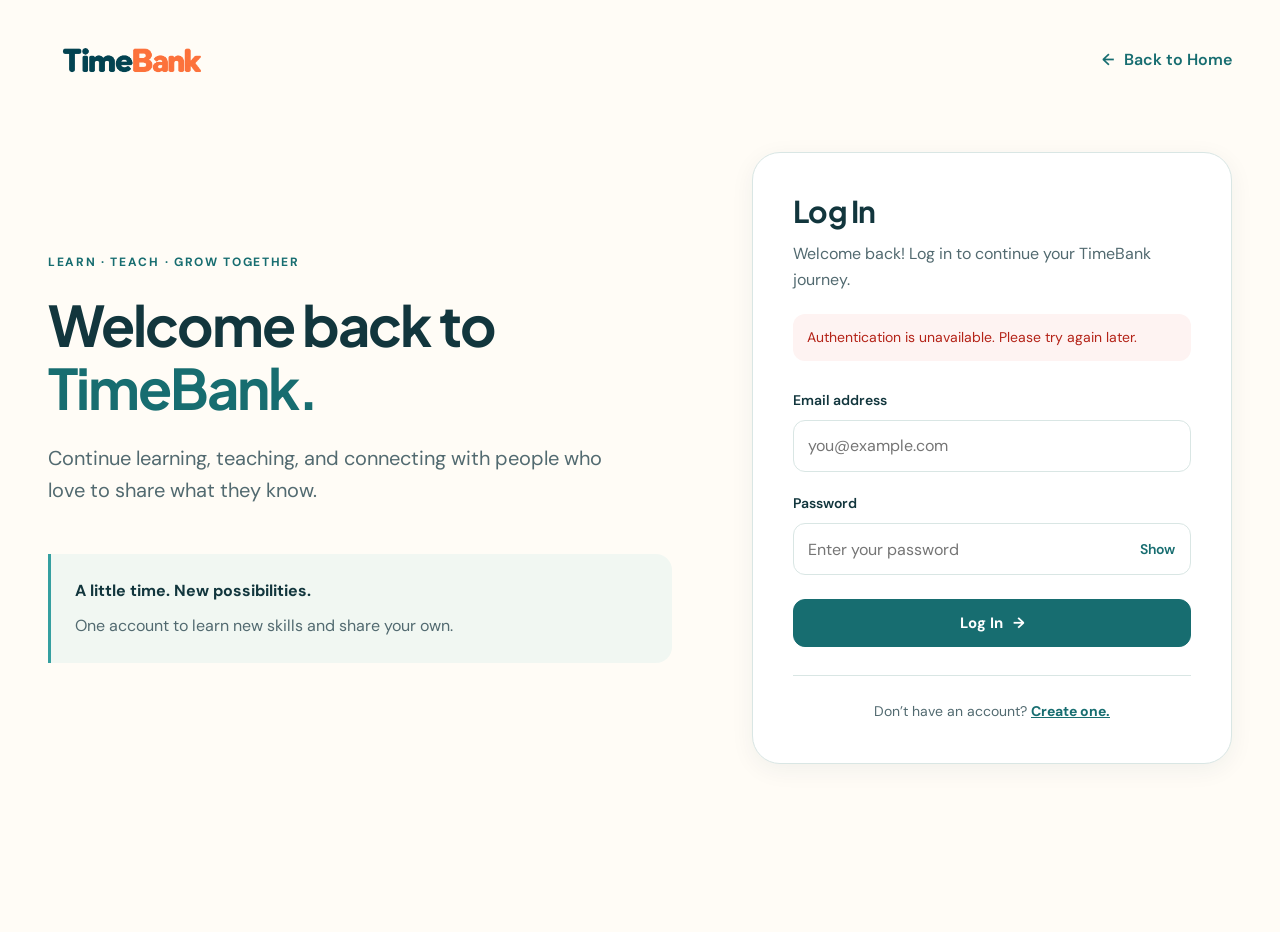
==== Pages/Auth/Login/index.html @ 1b88b905 "creating db, creating login page, creatin user dashboard placeholder." ====
<!doctype html>
<html lang="en">
<head>
    <meta charset="utf-8">
    <meta name="viewport" content="width=device-width, initial-scale=1">
    <title>Log In — TimeBank</title>
    <link rel="icon" href="../../../Assets/Logo/timebank-icon.png">
    <link rel="preconnect" href="https://fonts.googleapis.com">
    <link rel="preconnect" href="https://fonts.gstatic.com" crossorigin>
    <link href="https://fonts.googleapis.com/css2?family=DM+Sans:wght@400;500;600;700&family=Plus+Jakarta+Sans:wght@400;500;600;700;800&display=swap" rel="stylesheet">
    <link rel="stylesheet" href="../../../css/global.css">
    <link rel="stylesheet" href="../auth.css">
    <script src="../../../js/include.js" defer></script>
    <script src="../../../js/auth.js" defer></script>
    <script src="../auth.js" defer></script>
</head>
<body class="auth-page">
    <header class="auth-header">
        <a href="../../../index.html" data-site-href="index.html#hero" aria-label="TimeBank Home"><img class="auth-logo" src="../../../Assets/Logo/timebank-wordmark-color.png" width="2172" height="724" alt="TimeBank"></a>
        <a class="auth-back" href="../../../index.html" data-site-href="index.html#hero"><span aria-hidden="true">←</span> Back to Home</a>
    </header>
    <main class="site-container auth-layout">
        <section class="auth-intro" aria-labelledby="auth-title">
            <span class="site-eyebrow">Learn · Teach · Grow together</span>
            <h1 id="auth-title">Welcome back to <span class="auth-accent">TimeBank.</span></h1>
            <p class="site-lead">Continue learning, teaching, and connecting with people who love to share what they know.</p>
            <div class="auth-value"><strong>A little time. New possibilities.</strong><p>One account to learn new skills and share your own.</p></div>
        </section>
        <section class="auth-card" aria-labelledby="form-title">
            <h2 id="form-title">Log In</h2>
            <p class="auth-description">Welcome back! Log in to continue your TimeBank journey.</p>
            <div class="auth-message" role="status" aria-live="polite" hidden></div>
            <form class="auth-form" data-auth-form="login" novalidate>
                <div class="auth-field">
                    <label for="email">Email address</label>
                    <input id="email" name="email" type="email" autocomplete="username" placeholder="you@example.com" maxlength="190" required aria-describedby="email-error">
                    <p class="auth-error" id="email-error" hidden></p>
                </div>
                <div class="auth-field">
                    <label for="password">Password</label>
                    <div class="auth-password"><input id="password" name="password" type="password" autocomplete="current-password" placeholder="Enter your password" required aria-describedby="password-error"><button type="button" data-password-toggle="password" aria-label="Show password" aria-pressed="false">Show</button></div>
                    <p class="auth-error" id="password-error" hidden></p>
                </div>
                <button class="site-button auth-submit" type="submit">Log In <span aria-hidden="true">→</span></button>
            </form>
            <p class="auth-switch">Don’t have an account? <a href="../Register/" data-site-href="Pages/Auth/Register/">Create one.</a></p>
            <noscript><p class="auth-help">Enable JavaScript to use this login form.</p></noscript>
        </section>
    </main>
</body>
</html>
---- css/global.css ----
﻿:root {
    --foreground: #1f2937;
    --placeholder: #f3f4f6;
    --border: #d1d5db;
    --background: #ffffff;
    --brand-aqua: #8ad6d1;
    --brand-teal: #359fa0;
    --brand-cream: #fff0c5;
    --brand-coral: #ff8c52;
    --color-text: #12363d;
    --color-text-muted: #526a70;
    --color-primary-action: #176d70;
    --color-primary-action-hover: #12595c;
    --color-background: #ffffff;
    --color-surface-soft: #f5faf9;
    --color-border: #d9e6e4;
    --color-focus: #176d70;
    --font-heading: 'Plus Jakarta Sans', Arial, Helvetica, sans-serif;
    --font-body: 'DM Sans', Arial, Helvetica, sans-serif;
    --space-1: 4px;
    --space-2: 8px;
    --space-3: 12px;
    --space-4: 16px;
    --space-6: 24px;
    --space-8: 32px;
    --space-12: 48px;
    --space-16: 64px;
    --space-24: 96px;
    --radius-control: 12px;
    --radius-card: 18px;
    --radius-panel: 28px;
    --radius-pill: 999px;
    --shadow-card: 0 6px 24px rgb(18 54 61 / 6%);
    --shadow-navbar: 0 10px 30px rgb(18 54 61 / 10%);
    --layout-max-width: 1200px;
    --page-gutter: 48px;
    --navbar-gap: 20px;
    --navbar-height: 72px;
    --anchor-offset: 112px;
    --motion-fast: 180ms;
    --motion-normal: 240ms;
    --motion-ease: cubic-bezier(0.2, 0.8, 0.2, 1);
}
* { box-sizing: border-box; }
html { scroll-behavior: smooth; scroll-padding-top: var(--anchor-offset); }
body { margin: 0; min-height: 100vh; background: var(--color-background); color: var(--color-text); font: 16px/1.65 var(--font-body); }
button, input { font: inherit; }
button, a { -webkit-tap-highlight-color: transparent; }
img, svg { display: block; max-width: 100%; }
h1, h2, h3, p { margin: 0; }
h1, h2, h3 { font-family: var(--font-heading); }
h1 { font-size: clamp(2.25rem, 4.5vw, 4rem); line-height: 1.12; letter-spacing: -0.035em; }
h2 { font-size: clamp(1.875rem, 3.3vw, 2.75rem); line-height: 1.2; letter-spacing: -0.025em; }
h3 { line-height: 1.3; }
:focus-visible { outline: 3px solid var(--color-focus); outline-offset: 4px; }
::selection { background: var(--brand-aqua); color: var(--color-text); }
.site-container { width: min(var(--layout-max-width), calc(100% - var(--page-gutter) * 2)); margin-inline: auto; }
.site-section { padding-block: var(--space-24); }
.site-eyebrow { display: block; margin-bottom: 20px; color: var(--color-primary-action); font-size: 12px; font-weight: 700; letter-spacing: 0.14em; text-transform: uppercase; }
.site-lead { color: var(--color-text-muted); font-size: clamp(1.125rem, 1.6vw, 1.25rem); line-height: 1.6; }
.site-button { min-height: 48px; display: inline-flex; align-items: center; justify-content: center; gap: 10px; padding: 12px 24px; border: 1px solid var(--color-primary-action); border-radius: var(--radius-control); background: var(--color-primary-action); color: white; font-size: 15px; font-weight: 700; line-height: 1.4; text-decoration: none; cursor: pointer; transition: background var(--motion-fast), box-shadow var(--motion-fast), transform var(--motion-fast); }
.site-button:hover { background: var(--color-primary-action-hover); transform: translateY(-2px); box-shadow: var(--shadow-card); }
.site-button--secondary { background: transparent; color: var(--color-primary-action); }
.site-button--secondary:hover { background: var(--color-surface-soft); }
.site-button svg { width: 18px; height: 18px; }
.site-skip-link { position: fixed; top: 8px; left: 16px; z-index: 1100; padding: 12px 20px; border-radius: 12px; background: white; color: var(--color-primary-action); transform: translateY(-150%); }
.site-skip-link:focus { transform: translateY(0); }
.error-placeholder { padding: 20px; color: #b42318; text-align: center; }
/* Reserve the sticky bar's actual height instead of covering the Hero. */
#navbar-mount { position: sticky; top: var(--navbar-gap); z-index: 1000; min-height: var(--navbar-height); margin-top: var(--navbar-gap); }
@keyframes site-enter { from { opacity: 0; transform: translateY(14px); } to { opacity: 1; transform: translateY(0); } }
@media (max-width: 1023px) { :root { --page-gutter: 32px; --navbar-height: 64px; } .site-section { padding-block: 72px; } }
@media (max-width: 639px) { :root { --page-gutter: 20px; --navbar-gap: 12px; --navbar-height: 60px; --anchor-offset: 96px; } .site-section { padding-block: 56px; } }
@media (prefers-reduced-motion: reduce) {
    html { scroll-behavior: auto; }
    *, *::before, *::after { animation: none !important; transition: none !important; }
}
---- Pages/Auth/auth.css ----
.auth-page { background: #fffcf6; }
.auth-header { width: min(1280px, calc(100% - var(--page-gutter) * 2)); margin: 32px auto 0; display: flex; justify-content: space-between; align-items: center; gap: 20px; }
.auth-logo { width: 168px; height: auto; }
.auth-back { display: inline-flex; align-items: center; gap: 10px; min-height: 44px; color: var(--color-primary-action); font-weight: 600; text-decoration: none; }
.auth-back:hover { text-decoration: underline; }
.auth-layout { display: grid; grid-template-columns: minmax(0, 1fr) minmax(0, 480px); align-items: center; gap: 80px; padding-block: 64px 80px; }
.auth-intro h1 { max-width: 12ch; font-size: clamp(36px, 4.4vw, 56px); }
.auth-accent { color: var(--color-primary-action); }
.auth-intro > p { max-width: 40ch; margin-top: 24px; }
.auth-value { margin-top: 48px; padding: 24px; border-left: 3px solid var(--brand-teal); background: rgb(138 214 209 / 12%); border-radius: 0 16px 16px 0; }
.auth-value p { margin-top: 8px; color: var(--color-text-muted); }
.auth-card { padding: 40px; border: 1px solid var(--color-border); border-radius: var(--radius-panel); background: white; box-shadow: var(--shadow-card); }
.auth-card h2 { font-size: 30px; }
.auth-description { margin-top: 12px; color: var(--color-text-muted); }
.auth-form { margin-top: 28px; }
.auth-field { margin-top: 20px; }
.auth-field:first-child { margin-top: 0; }
.auth-field label { display: block; margin-bottom: 8px; font-size: 14px; font-weight: 600; }
.auth-field input { display: block; width: 100%; min-width: 0; height: 52px; padding: 12px 14px; border: 1px solid var(--color-border); border-radius: 12px; color: var(--color-text); background: white; }
.auth-field input:hover { border-color: var(--brand-teal); }
.auth-field input[aria-invalid="true"] { border-color: #b42318; }
.auth-password { position: relative; }
.auth-password input { padding-right: 72px; }
.auth-password button { position: absolute; right: 4px; top: 4px; height: 44px; min-width: 60px; border: 0; border-radius: 8px; background: transparent; color: var(--color-primary-action); font-size: 14px; font-weight: 600; cursor: pointer; }
.auth-password button:hover { background: var(--color-surface-soft); }
.auth-help, .auth-error { margin-top: 6px; font-size: 14px; }
.auth-help { color: var(--color-text-muted); }
.auth-error { color: #b42318; }
.auth-message { margin-top: 20px; padding: 12px 14px; border-radius: 12px; background: #fef3f2; color: #b42318; font-size: 14px; }
.auth-message.is-success { background: var(--color-surface-soft); color: var(--color-primary-action); }
.auth-submit { width: 100%; margin-top: 24px; }
.auth-submit:disabled { cursor: wait; opacity: .7; transform: none; }
.auth-switch { margin-top: 28px; padding-top: 24px; border-top: 1px solid var(--color-border); color: var(--color-text-muted); text-align: center; font-size: 14px; }
.auth-switch a { color: var(--color-primary-action); font-weight: 700; }
.auth-page [hidden] { display: none !important; }
@media (max-width: 1023px) { .auth-layout { gap: 40px; grid-template-columns: minmax(0, 1fr) minmax(0, 1.2fr); padding-block: 48px 64px; } .auth-card { padding: 28px; } .auth-intro h1 { font-size: 38px; } }
@media (max-width: 767px) { .auth-header { margin-top: 16px; } .auth-logo { width: 132px; } .auth-back { font-size: 14px; gap: 6px; } .auth-layout { display: flex; flex-direction: column; align-items: stretch; gap: 28px; padding-block: 32px 48px; } .auth-intro h1 { max-width: none; font-size: 32px; } .auth-intro .site-eyebrow { margin-bottom: 12px; } .auth-intro > p { margin-top: 12px; font-size: 16px; } .auth-value { display: none; } .auth-card { padding: 24px; border-radius: 20px; } }
@media (max-width: 359px) { .auth-card { padding: 20px; } .auth-logo { width: 116px; } }
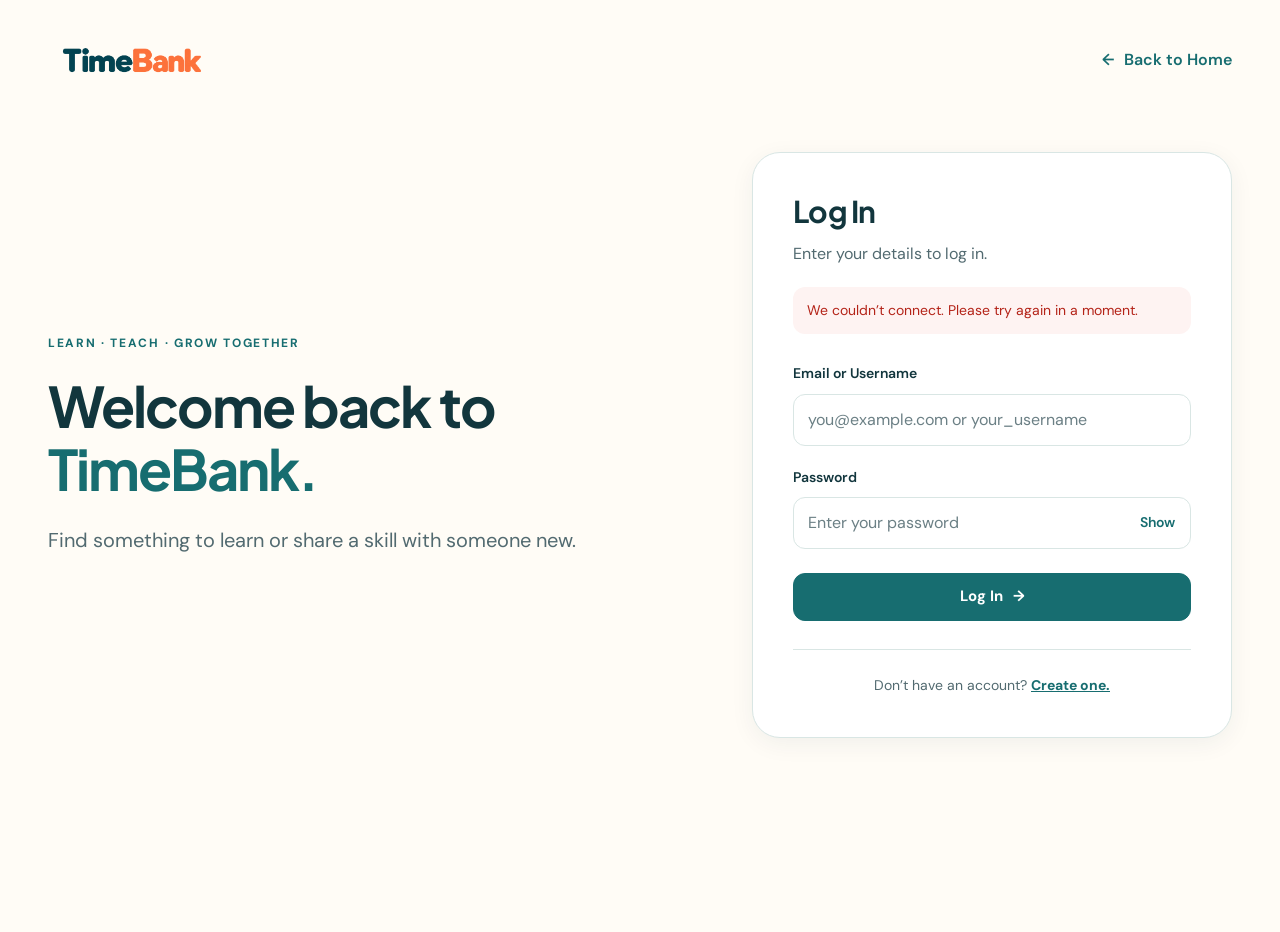
==== commit 55a6b4a5: "versi terbaru" ====
--- a/Pages/Auth/Login/index.html
+++ b/Pages/Auth/Login/index.html
@@ -7,12 +7,12 @@
     <link rel="icon" href="../../../Assets/Logo/timebank-icon.png">
     <link rel="preconnect" href="https://fonts.googleapis.com">
     <link rel="preconnect" href="https://fonts.gstatic.com" crossorigin>
-    <link href="https://fonts.googleapis.com/css2?family=DM+Sans:wght@400;500;600;700&family=Plus+Jakarta+Sans:wght@400;500;600;700;800&display=swap" rel="stylesheet">
+    <link data-site-fonts href="https://fonts.googleapis.com/css2?family=DM+Sans:wght@400;500;600;700&family=Plus+Jakarta+Sans:wght@400;500;600;700;800&display=swap" rel="stylesheet" media="print">
     <link rel="stylesheet" href="../../../css/global.css">
-    <link rel="stylesheet" href="../auth.css">
-    <script src="../../../js/include.js" defer></script>
-    <script src="../../../js/auth.js" defer></script>
-    <script src="../auth.js" defer></script>
+    <link rel="stylesheet" href="../auth.css?v=20261021-final-1">
+    <script src="../../../js/include.js?v=20261021-starter-cancel-1" defer></script>
+    <script src="../../../js/auth.js?v=20261021-1" defer></script>
+    <script src="../auth.js?v=20261021-final-1" defer></script>
 </head>
 <body class="auth-page">
     <header class="auth-header">
@@ -23,18 +23,17 @@
         <section class="auth-intro" aria-labelledby="auth-title">
             <span class="site-eyebrow">Learn · Teach · Grow together</span>
             <h1 id="auth-title">Welcome back to <span class="auth-accent">TimeBank.</span></h1>
-            <p class="site-lead">Continue learning, teaching, and connecting with people who love to share what they know.</p>
-            <div class="auth-value"><strong>A little time. New possibilities.</strong><p>One account to learn new skills and share your own.</p></div>
+            <p class="site-lead">Find something to learn or share a skill with someone new.</p>
         </section>
         <section class="auth-card" aria-labelledby="form-title">
             <h2 id="form-title">Log In</h2>
-            <p class="auth-description">Welcome back! Log in to continue your TimeBank journey.</p>
+            <p class="auth-description">Enter your details to log in.</p>
             <div class="auth-message" role="status" aria-live="polite" hidden></div>
             <form class="auth-form" data-auth-form="login" novalidate>
                 <div class="auth-field">
-                    <label for="email">Email address</label>
-                    <input id="email" name="email" type="email" autocomplete="username" placeholder="you@example.com" maxlength="190" required aria-describedby="email-error">
-                    <p class="auth-error" id="email-error" hidden></p>
+                    <label for="identifier">Email or Username</label>
+                    <input id="identifier" name="identifier" type="text" autocomplete="username" autocapitalize="none" spellcheck="false" placeholder="you@example.com or your_username" maxlength="190" required aria-describedby="identifier-error">
+                    <p class="auth-error" id="identifier-error" hidden></p>
                 </div>
                 <div class="auth-field">
                     <label for="password">Password</label>
--- a/Pages/Auth/auth.css
+++ b/Pages/Auth/auth.css
@@ -4,6 +4,15 @@
 .auth-back { display: inline-flex; align-items: center; gap: 10px; min-height: 44px; color: var(--color-primary-action); font-weight: 600; text-decoration: none; }
 .auth-back:hover { text-decoration: underline; }
 .auth-layout { display: grid; grid-template-columns: minmax(0, 1fr) minmax(0, 480px); align-items: center; gap: 80px; padding-block: 64px 80px; }
+.auth-page--register .auth-layout { align-items: start; gap: 64px; padding-top: 48px; }
+.auth-page--register .auth-intro { min-width: 0; padding-top: 32px; }
+.auth-page--register .auth-intro h1 { font-size: clamp(36px, 4vw, 48px); }
+.auth-page--register .auth-intro > p { max-width: 36ch; margin-top: 20px; }
+.auth-page--register .auth-card { min-width: 0; padding: 32px; animation: site-enter 240ms var(--motion-ease) both; }
+.auth-page--register .auth-field { margin-top: 16px; }
+.auth-page--register .auth-field:first-child { margin-top: 0; }
+.auth-page--register .auth-form { margin-top: 24px; }
+.auth-page--register .auth-switch { margin-top: 24px; padding-top: 20px; }
 .auth-intro h1 { max-width: 12ch; font-size: clamp(36px, 4.4vw, 56px); }
 .auth-accent { color: var(--color-primary-action); }
 .auth-intro > p { max-width: 40ch; margin-top: 24px; }
@@ -18,6 +27,9 @@
 .auth-field label { display: block; margin-bottom: 8px; font-size: 14px; font-weight: 600; }
 .auth-field input { display: block; width: 100%; min-width: 0; height: 52px; padding: 12px 14px; border: 1px solid var(--color-border); border-radius: 12px; color: var(--color-text); background: white; }
 .auth-field input:hover { border-color: var(--brand-teal); }
+.auth-field input:focus { border-color: var(--color-primary-action); }
+.auth-field input { transition: border-color var(--motion-fast), background var(--motion-fast); scroll-margin-block: 24px; }
+.auth-field input::placeholder { color: var(--color-text-muted); opacity: .85; }
 .auth-field input[aria-invalid="true"] { border-color: #b42318; }
 .auth-password { position: relative; }
 .auth-password input { padding-right: 72px; }
@@ -28,6 +40,10 @@
 .auth-error { color: #b42318; }
 .auth-message { margin-top: 20px; padding: 12px 14px; border-radius: 12px; background: #fef3f2; color: #b42318; font-size: 14px; }
 .auth-message.is-success { background: var(--color-surface-soft); color: var(--color-primary-action); }
+.auth-message { scroll-margin-block: 24px; }
+.auth-message.is-info { background: var(--color-surface-soft); color: var(--color-text); }
+.auth-server-link { display: inline-flex; align-items: center; min-height: 44px; margin-top: 4px; color: var(--color-primary-action); font-weight: 700; }
+.auth-message.is-info ~ .auth-form .auth-submit:disabled { cursor: not-allowed; }
 .auth-submit { width: 100%; margin-top: 24px; }
 .auth-submit:disabled { cursor: wait; opacity: .7; transform: none; }
 .auth-switch { margin-top: 28px; padding-top: 24px; border-top: 1px solid var(--color-border); color: var(--color-text-muted); text-align: center; font-size: 14px; }
@@ -35,4 +51,7 @@
 .auth-page [hidden] { display: none !important; }
 @media (max-width: 1023px) { .auth-layout { gap: 40px; grid-template-columns: minmax(0, 1fr) minmax(0, 1.2fr); padding-block: 48px 64px; } .auth-card { padding: 28px; } .auth-intro h1 { font-size: 38px; } }
 @media (max-width: 767px) { .auth-header { margin-top: 16px; } .auth-logo { width: 132px; } .auth-back { font-size: 14px; gap: 6px; } .auth-layout { display: flex; flex-direction: column; align-items: stretch; gap: 28px; padding-block: 32px 48px; } .auth-intro h1 { max-width: none; font-size: 32px; } .auth-intro .site-eyebrow { margin-bottom: 12px; } .auth-intro > p { margin-top: 12px; font-size: 16px; } .auth-value { display: none; } .auth-card { padding: 24px; border-radius: 20px; } }
+@media (min-width: 768px) and (max-width: 1023px) { .auth-page--register .auth-layout { gap: 32px; padding-top: 40px; } .auth-page--register .auth-card { padding: 24px; } .auth-page--register .auth-intro { padding-top: 24px; } }
+@media (max-width: 767px) { .auth-page--register .auth-layout { align-items: stretch; gap: 24px; padding-top: 32px; } .auth-page--register .auth-intro { padding-top: 0; } .auth-page--register .auth-intro h1 { font-size: 32px; } .auth-page--register .auth-card { padding: 24px; } }
 @media (max-width: 359px) { .auth-card { padding: 20px; } .auth-logo { width: 116px; } }
+@media (max-width: 359px) { .auth-page--register .auth-card { padding: 20px; } }
